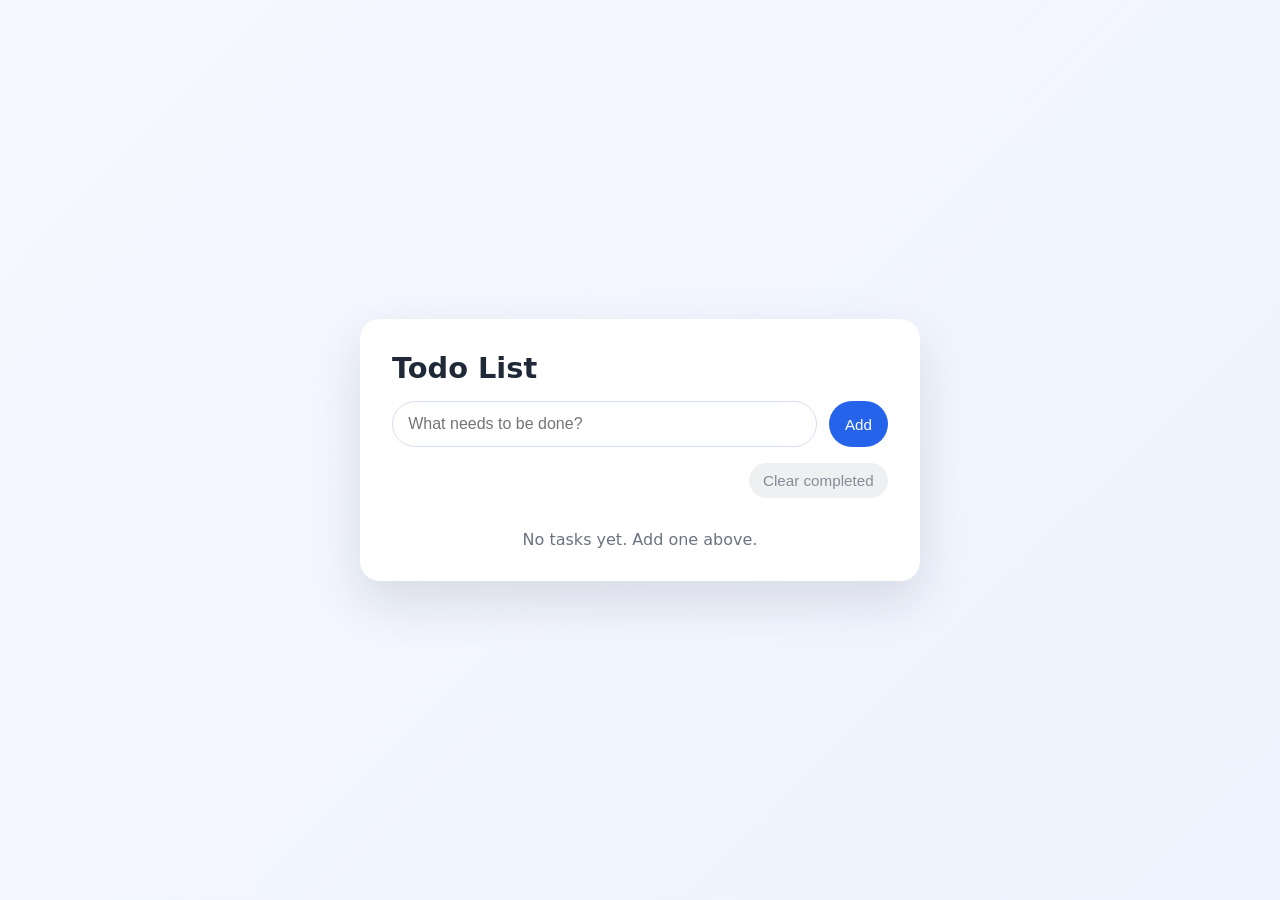
==== index.html @ 9c19d055 "Initial commit" ====
<!DOCTYPE html>
<html lang="en">
  <head>
    <meta charset="UTF-8" />
    <meta name="viewport" content="width=device-width, initial-scale=1.0" />
    <title>Todo List</title>
    <style>
      :root {
        color-scheme: light;
        font-family: Inter, system-ui, -apple-system, BlinkMacSystemFont, "Segoe UI", sans-serif;
      }

      * {
        box-sizing: border-box;
      }

      body {
        margin: 0;
        min-height: 100vh;
        display: grid;
        place-items: center;
        background: linear-gradient(135deg, #f6f8ff, #eef3ff);
        color: #1f2937;
      }

      .app {
        width: min(92vw, 560px);
        padding: 2rem;
        border-radius: 1.25rem;
        background: #ffffff;
        box-shadow: 0 20px 50px rgba(15, 23, 42, 0.12);
      }

      h1 {
        margin: 0 0 1rem;
        font-size: 1.8rem;
      }

      form {
        display: flex;
        gap: 0.75rem;
        margin-bottom: 1rem;
      }

      input {
        flex: 1;
        padding: 0.8rem 0.95rem;
        border: 1px solid #d7def0;
        border-radius: 999px;
        font-size: 1rem;
      }

      button {
        border: none;
        border-radius: 999px;
        cursor: pointer;
        font-size: 0.95rem;
      }

      .add-btn {
        padding: 0.8rem 1rem;
        background: #2563eb;
        color: white;
      }

      .toolbar {
        display: flex;
        justify-content: flex-end;
        margin-bottom: 1rem;
      }

      .clear-btn {
        padding: 0.55rem 0.9rem;
        background: #e5e7eb;
        color: #374151;
      }

      .clear-btn:disabled {
        opacity: 0.6;
        cursor: not-allowed;
      }

      ul {
        list-style: none;
        padding: 0;
        margin: 0;
        display: flex;
        flex-direction: column;
        gap: 0.7rem;
      }

      .todo-item {
        display: flex;
        align-items: center;
        justify-content: space-between;
        gap: 0.75rem;
        padding: 0.85rem 0.95rem;
        border: 1px solid #e5e7eb;
        border-radius: 0.9rem;
        background: #f9fafb;
      }

      .todo-main {
        display: flex;
        align-items: center;
        gap: 0.7rem;
        flex: 1;
      }

      .todo-item.completed .todo-text {
        color: #6b7280;
        text-decoration: line-through;
      }

      .check-btn,
      .delete-btn {
        width: 2rem;
        height: 2rem;
        display: grid;
        place-items: center;
      }

      .check-btn {
        background: #dcfce7;
        color: #15803d;
      }

      .delete-btn {
        background: #fee2e2;
        color: #b91c1c;
      }

      .empty-state {
        margin: 1rem 0 0;
        color: #6b7280;
        text-align: center;
      }
    </style>
  </head>
  <body>
    <main class="app">
      <h1>Todo List</h1>
      <form id="todo-form">
        <input id="todo-input" type="text" placeholder="What needs to be done?" autocomplete="off" required />
        <button class="add-btn" type="submit">Add</button>
      </form>
      <div class="toolbar">
        <button class="clear-btn" id="clear-completed" type="button">Clear completed</button>
      </div>
      <ul id="todo-list"></ul>
      <p class="empty-state" id="empty-state">No tasks yet. Add one above.</p>
    </main>

    <script>
      const storageKey = "basic-todo-list";
      const form = document.getElementById("todo-form");
      const input = document.getElementById("todo-input");
      const todoList = document.getElementById("todo-list");
      const emptyState = document.getElementById("empty-state");
      const clearCompletedBtn = document.getElementById("clear-completed");

      let todos = JSON.parse(localStorage.getItem(storageKey) || "[]");

      function saveTodos() {
        localStorage.setItem(storageKey, JSON.stringify(todos));
        render();
      }

      function render() {
        todoList.innerHTML = "";

        if (todos.length === 0) {
          emptyState.style.display = "block";
          clearCompletedBtn.disabled = true;
          return;
        }

        emptyState.style.display = "none";
        clearCompletedBtn.disabled = !todos.some((todo) => todo.completed);

        todos.forEach((todo) => {
          const li = document.createElement("li");
          li.className = `todo-item${todo.completed ? " completed" : ""}`;

          li.innerHTML = `
            <div class="todo-main">
              <button class="check-btn" type="button" data-action="toggle" data-id="${todo.id}" aria-label="Mark as complete">
                ${todo.completed ? "✓" : "○"}
              </button>
              <span class="todo-text">${todo.text}</span>
            </div>
            <button class="delete-btn" type="button" data-action="delete" data-id="${todo.id}" aria-label="Delete task">✕</button>
          `;

          todoList.appendChild(li);
        });
      }

      function addTodo(text) {
        const trimmed = text.trim();
        if (!trimmed) return;

        todos.unshift({
          id: Date.now(),
          text: trimmed,
          completed: false,
        });

        saveTodos();
        input.value = "";
        input.focus();
      }

      function toggleTodo(id) {
        todos = todos.map((todo) =>
          todo.id === id ? { ...todo, completed: !todo.completed } : todo
        );
        saveTodos();
      }

      function deleteTodo(id) {
        todos = todos.filter((todo) => todo.id !== id);
        saveTodos();
      }

      form.addEventListener("submit", (event) => {
        event.preventDefault();
        addTodo(input.value);
      });

      todoList.addEventListener("click", (event) => {
        const button = event.target.closest("button");
        if (!button) return;

        const id = Number(button.dataset.id);
        const action = button.dataset.action;

        if (action === "toggle") {
          toggleTodo(id);
        } else if (action === "delete") {
          deleteTodo(id);
        }
      });

      clearCompletedBtn.addEventListener("click", () => {
        todos = todos.filter((todo) => !todo.completed);
        saveTodos();
      });

      render();
    </script>
  </body>
</html>
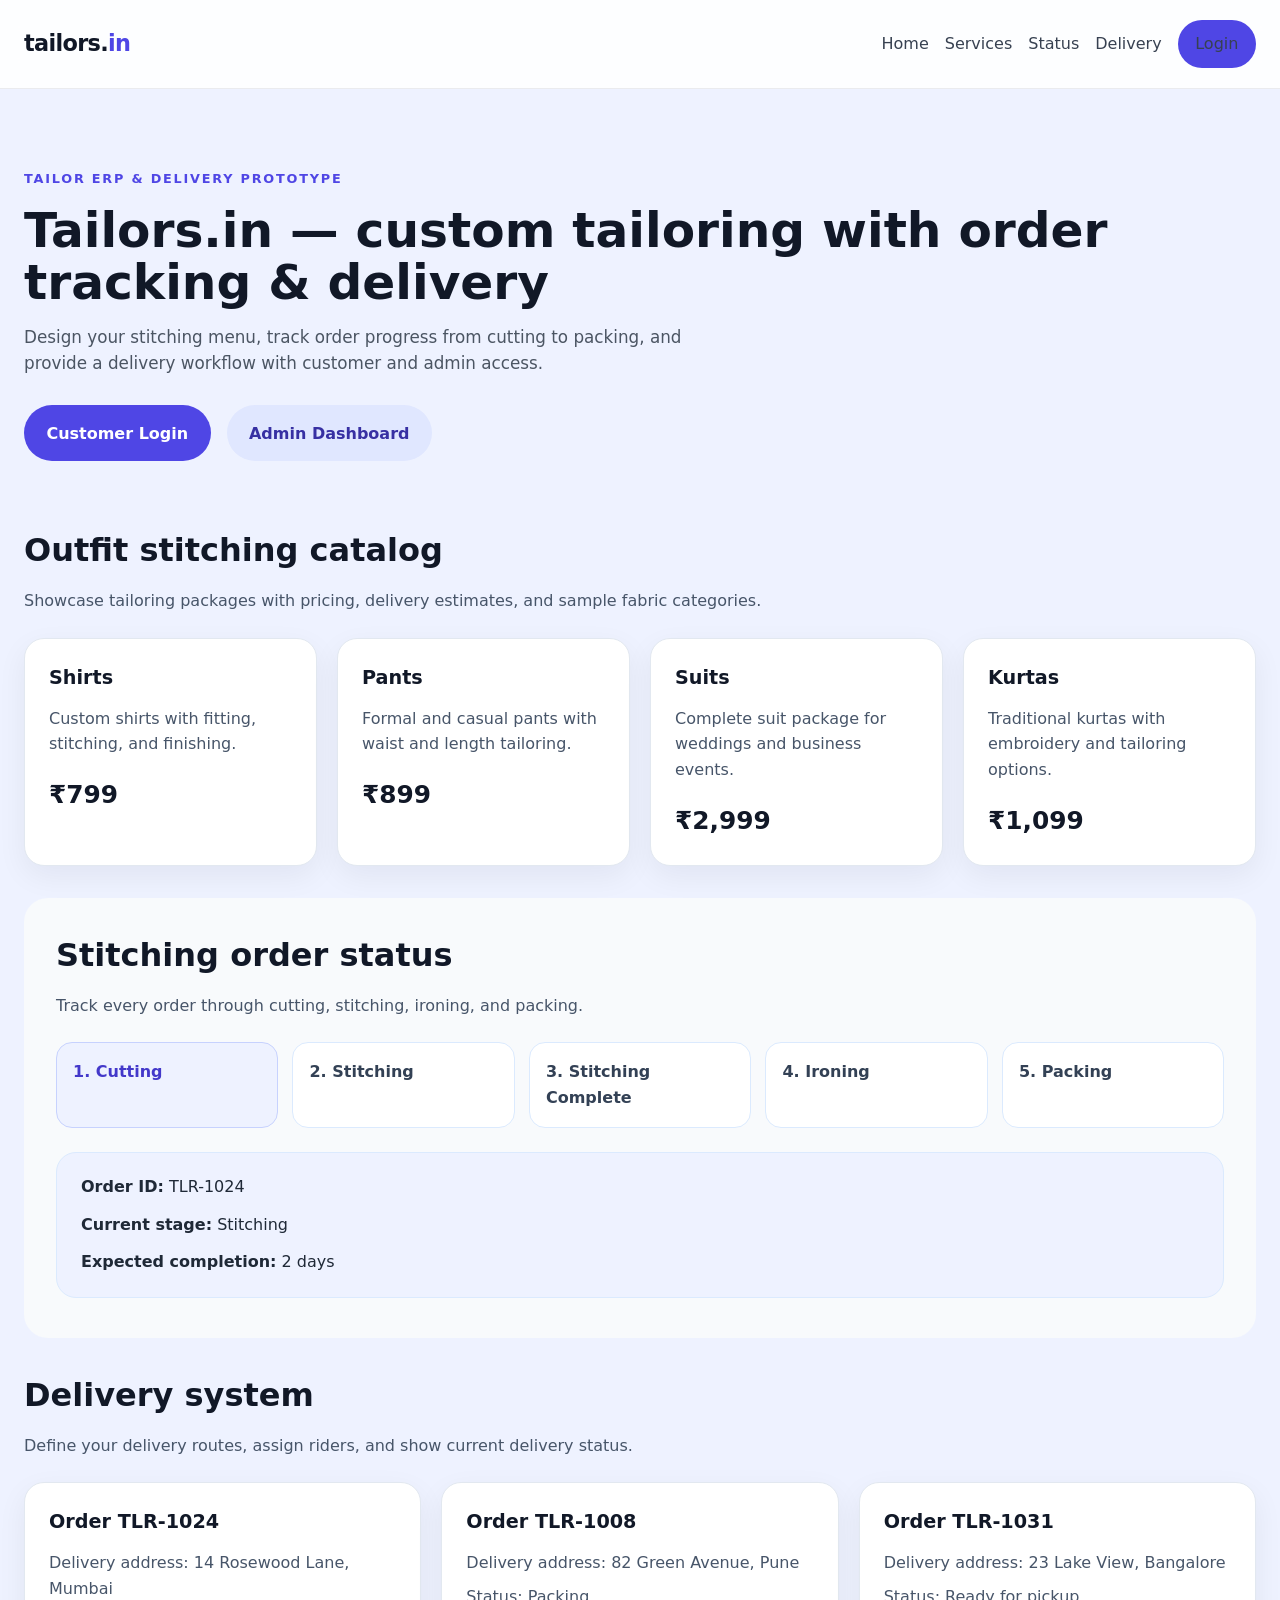
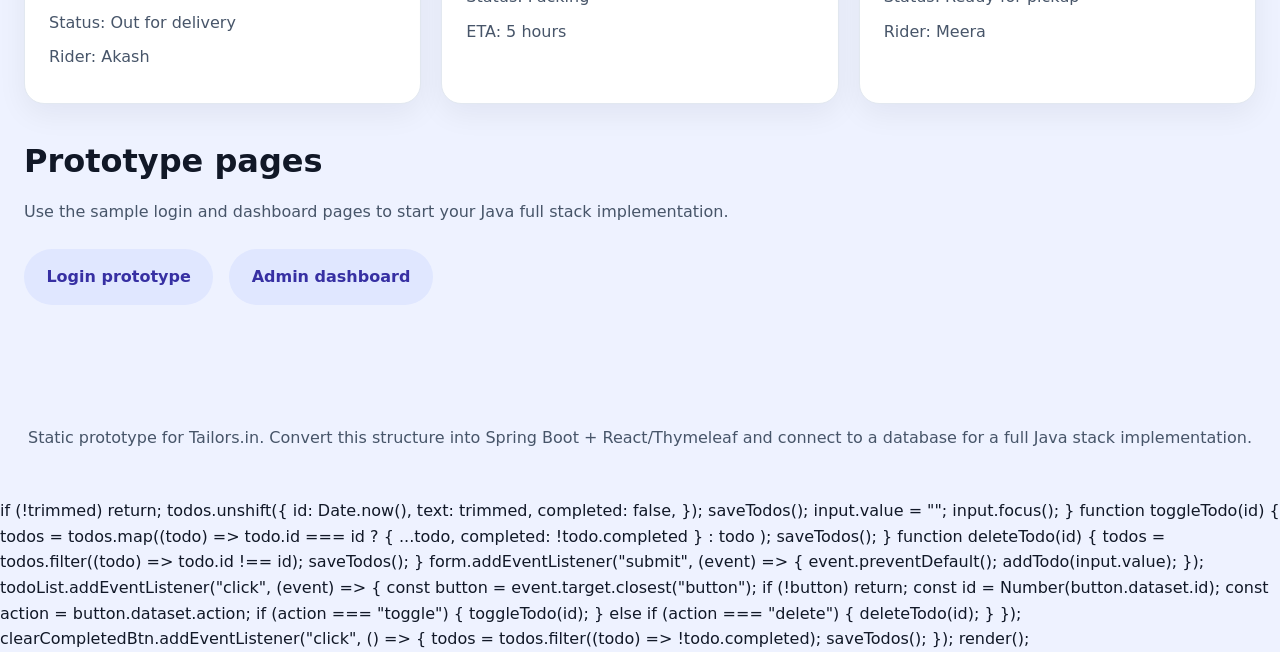
==== commit c119cb1b: "added additional files" ====
--- a/index.html
+++ b/index.html
@@ -3,201 +3,145 @@
   <head>
     <meta charset="UTF-8" />
     <meta name="viewport" content="width=device-width, initial-scale=1.0" />
-    <title>Todo List</title>
-    <style>
-      :root {
-        color-scheme: light;
-        font-family: Inter, system-ui, -apple-system, BlinkMacSystemFont, "Segoe UI", sans-serif;
-      }
-
-      * {
-        box-sizing: border-box;
-      }
-
-      body {
-        margin: 0;
-        min-height: 100vh;
-        display: grid;
-        place-items: center;
-        background: linear-gradient(135deg, #f6f8ff, #eef3ff);
-        color: #1f2937;
-      }
-
-      .app {
-        width: min(92vw, 560px);
-        padding: 2rem;
-        border-radius: 1.25rem;
-        background: #ffffff;
-        box-shadow: 0 20px 50px rgba(15, 23, 42, 0.12);
-      }
-
-      h1 {
-        margin: 0 0 1rem;
-        font-size: 1.8rem;
-      }
-
-      form {
-        display: flex;
-        gap: 0.75rem;
-        margin-bottom: 1rem;
-      }
-
-      input {
-        flex: 1;
-        padding: 0.8rem 0.95rem;
-        border: 1px solid #d7def0;
-        border-radius: 999px;
-        font-size: 1rem;
-      }
-
-      button {
-        border: none;
-        border-radius: 999px;
-        cursor: pointer;
-        font-size: 0.95rem;
-      }
-
-      .add-btn {
-        padding: 0.8rem 1rem;
-        background: #2563eb;
-        color: white;
-      }
-
-      .toolbar {
-        display: flex;
-        justify-content: flex-end;
-        margin-bottom: 1rem;
-      }
-
-      .clear-btn {
-        padding: 0.55rem 0.9rem;
-        background: #e5e7eb;
-        color: #374151;
-      }
-
-      .clear-btn:disabled {
-        opacity: 0.6;
-        cursor: not-allowed;
-      }
-
-      ul {
-        list-style: none;
-        padding: 0;
-        margin: 0;
-        display: flex;
-        flex-direction: column;
-        gap: 0.7rem;
-      }
-
-      .todo-item {
-        display: flex;
-        align-items: center;
-        justify-content: space-between;
-        gap: 0.75rem;
-        padding: 0.85rem 0.95rem;
-        border: 1px solid #e5e7eb;
-        border-radius: 0.9rem;
-        background: #f9fafb;
-      }
-
-      .todo-main {
-        display: flex;
-        align-items: center;
-        gap: 0.7rem;
-        flex: 1;
-      }
-
-      .todo-item.completed .todo-text {
-        color: #6b7280;
-        text-decoration: line-through;
-      }
-
-      .check-btn,
-      .delete-btn {
-        width: 2rem;
-        height: 2rem;
-        display: grid;
-        place-items: center;
-      }
-
-      .check-btn {
-        background: #dcfce7;
-        color: #15803d;
-      }
-
-      .delete-btn {
-        background: #fee2e2;
-        color: #b91c1c;
-      }
-
-      .empty-state {
-        margin: 1rem 0 0;
-        color: #6b7280;
-        text-align: center;
-      }
-    </style>
+    <title>Tailors.in Prototype</title>
+    <link rel="stylesheet" href="styles.css" />
   </head>
   <body>
-    <main class="app">
-      <h1>Todo List</h1>
-      <form id="todo-form">
-        <input id="todo-input" type="text" placeholder="What needs to be done?" autocomplete="off" required />
-        <button class="add-btn" type="submit">Add</button>
-      </form>
-      <div class="toolbar">
-        <button class="clear-btn" id="clear-completed" type="button">Clear completed</button>
-      </div>
-      <ul id="todo-list"></ul>
-      <p class="empty-state" id="empty-state">No tasks yet. Add one above.</p>
+    <header class="site-header">
+      <div class="brand">tailors.<span>in</span></div>
+      <nav class="top-nav">
+        <a href="index.html">Home</a>
+        <a href="#services">Services</a>
+        <a href="#status">Status</a>
+        <a href="#delivery">Delivery</a>
+        <a class="nav-cta" href="login.html">Login</a>
+      </nav>
+    </header>
+
+    <main>
+      <section class="hero">
+        <div class="hero-copy">
+          <p class="eyebrow">Tailor ERP & delivery prototype</p>
+          <h1>Tailors.in — custom tailoring with order tracking & delivery</h1>
+          <p class="hero-text">
+            Design your stitching menu, track order progress from cutting to packing, and provide a delivery workflow with customer and admin access.
+          </p>
+          <div class="hero-actions">
+            <a class="button button-primary" href="login.html">Customer Login</a>
+            <a class="button button-secondary" href="dashboard.html">Admin Dashboard</a>
+          </div>
+        </div>
+      </section>
+
+      <section id="services" class="section">
+        <div class="section-heading">
+          <h2>Outfit stitching catalog</h2>
+          <p>Showcase tailoring packages with pricing, delivery estimates, and sample fabric categories.</p>
+        </div>
+
+        <div class="cards-grid">
+          <article class="card">
+            <h3>Shirts</h3>
+            <p>Custom shirts with fitting, stitching, and finishing.</p>
+            <div class="price">₹799</div>
+          </article>
+
+          <article class="card">
+            <h3>Pants</h3>
+            <p>Formal and casual pants with waist and length tailoring.</p>
+            <div class="price">₹899</div>
+          </article>
+
+          <article class="card">
+            <h3>Suits</h3>
+            <p>Complete suit package for weddings and business events.</p>
+            <div class="price">₹2,999</div>
+          </article>
+
+          <article class="card">
+            <h3>Kurtas</h3>
+            <p>Traditional kurtas with embroidery and tailoring options.</p>
+            <div class="price">₹1,099</div>
+          </article>
+        </div>
+      </section>
+
+      <section id="status" class="section gray-bg">
+        <div class="section-heading">
+          <h2>Stitching order status</h2>
+          <p>Track every order through cutting, stitching, ironing, and packing.</p>
+        </div>
+
+        <div class="status-flow">
+          <div class="status-step status-active">1. Cutting</div>
+          <div class="status-step">2. Stitching</div>
+          <div class="status-step">3. Stitching Complete</div>
+          <div class="status-step">4. Ironing</div>
+          <div class="status-step">5. Packing</div>
+        </div>
+
+        <div class="status-panel">
+          <div>
+            <strong>Order ID:</strong> TLR-1024
+          </div>
+          <div>
+            <strong>Current stage:</strong> Stitching
+          </div>
+          <div>
+            <strong>Expected completion:</strong> 2 days
+          </div>
+        </div>
+      </section>
+
+      <section id="delivery" class="section">
+        <div class="section-heading">
+          <h2>Delivery system</h2>
+          <p>Define your delivery routes, assign riders, and show current delivery status.</p>
+        </div>
+
+        <div class="delivery-grid">
+          <article class="delivery-card">
+            <h3>Order TLR-1024</h3>
+            <p>Delivery address: 14 Rosewood Lane, Mumbai</p>
+            <p>Status: Out for delivery</p>
+            <p>Rider: Akash</p>
+          </article>
+          <article class="delivery-card">
+            <h3>Order TLR-1008</h3>
+            <p>Delivery address: 82 Green Avenue, Pune</p>
+            <p>Status: Packing</p>
+            <p>ETA: 5 hours</p>
+          </article>
+          <article class="delivery-card">
+            <h3>Order TLR-1031</h3>
+            <p>Delivery address: 23 Lake View, Bangalore</p>
+            <p>Status: Ready for pickup</p>
+            <p>Rider: Meera</p>
+          </article>
+        </div>
+      </section>
+
+      <section class="section showcase">
+        <div class="section-heading">
+          <h2>Prototype pages</h2>
+          <p>Use the sample login and dashboard pages to start your Java full stack implementation.</p>
+        </div>
+
+        <div class="showcase-actions">
+          <a class="button button-secondary" href="login.html">Login prototype</a>
+          <a class="button button-secondary" href="dashboard.html">Admin dashboard</a>
+        </div>
+      </section>
     </main>
 
-    <script>
-      const storageKey = "basic-todo-list";
-      const form = document.getElementById("todo-form");
-      const input = document.getElementById("todo-input");
-      const todoList = document.getElementById("todo-list");
-      const emptyState = document.getElementById("empty-state");
-      const clearCompletedBtn = document.getElementById("clear-completed");
+    <footer class="site-footer">
+      <p>Static prototype for Tailors.in. Convert this structure into Spring Boot + React/Thymeleaf and connect to a database for a full Java stack implementation.</p>
+    </footer>
 
-      let todos = JSON.parse(localStorage.getItem(storageKey) || "[]");
+    <script src="script.js"></script>
+  </body>
+</html>
 
-      function saveTodos() {
-        localStorage.setItem(storageKey, JSON.stringify(todos));
-        render();
-      }
-
-      function render() {
-        todoList.innerHTML = "";
-
-        if (todos.length === 0) {
-          emptyState.style.display = "block";
-          clearCompletedBtn.disabled = true;
-          return;
-        }
-
-        emptyState.style.display = "none";
-        clearCompletedBtn.disabled = !todos.some((todo) => todo.completed);
-
-        todos.forEach((todo) => {
-          const li = document.createElement("li");
-          li.className = `todo-item${todo.completed ? " completed" : ""}`;
-
-          li.innerHTML = `
-            <div class="todo-main">
-              <button class="check-btn" type="button" data-action="toggle" data-id="${todo.id}" aria-label="Mark as complete">
-                ${todo.completed ? "✓" : "○"}
-              </button>
-              <span class="todo-text">${todo.text}</span>
-            </div>
-            <button class="delete-btn" type="button" data-action="delete" data-id="${todo.id}" aria-label="Delete task">✕</button>
-          `;
-
-          todoList.appendChild(li);
-        });
-      }
-
-      function addTodo(text) {
-        const trimmed = text.trim();
         if (!trimmed) return;
 
         todos.unshift({
--- a/styles.css
+++ b/styles.css
@@ -0,0 +1,251 @@
+:root {
+  color-scheme: light;
+  font-family: Inter, system-ui, -apple-system, BlinkMacSystemFont, "Segoe UI", sans-serif;
+  color: #111827;
+  background: #f7f8fc;
+  line-height: 1.6;
+}
+
+* {
+  box-sizing: border-box;
+}
+
+html,
+body {
+  margin: 0;
+  min-height: 100%;
+}
+
+body {
+  background: #eef2ff;
+}
+
+a {
+  color: inherit;
+  text-decoration: none;
+}
+
+.site-header,
+.site-footer {
+  width: 100%;
+  max-width: 1300px;
+  margin: 0 auto;
+  padding: 1.25rem 1.5rem;
+}
+
+.site-header {
+  display: flex;
+  align-items: center;
+  justify-content: space-between;
+  gap: 1rem;
+  position: sticky;
+  top: 0;
+  z-index: 10;
+  backdrop-filter: blur(14px);
+  background: rgba(255, 255, 255, 0.88);
+  border-bottom: 1px solid rgba(15, 23, 42, 0.08);
+}
+
+.brand {
+  font-size: 1.4rem;
+  font-weight: 700;
+  letter-spacing: -0.03em;
+}
+
+.brand span {
+  color: #4f46e5;
+}
+
+.top-nav {
+  display: flex;
+  flex-wrap: wrap;
+  align-items: center;
+  gap: 1rem;
+}
+
+.top-nav a {
+  color: #374151;
+  font-weight: 500;
+}
+
+.nav-cta {
+  padding: 0.7rem 1.1rem;
+  background: #4f46e5;
+  color: #ffffff;
+  border-radius: 999px;
+}
+
+main {
+  max-width: 1300px;
+  margin: 0 auto;
+  padding: 2rem 1.5rem 3rem;
+}
+
+.hero {
+  padding: 3rem 0 2rem;
+}
+
+.eyebrow {
+  margin: 0 0 1rem;
+  color: #4f46e5;
+  font-weight: 700;
+  text-transform: uppercase;
+  letter-spacing: 0.14em;
+  font-size: 0.8rem;
+}
+
+.hero h1 {
+  margin: 0 0 1rem;
+  font-size: clamp(2.5rem, 3.8vw, 4rem);
+  line-height: 1.05;
+}
+
+.hero-text {
+  max-width: 720px;
+  margin: 0 0 1.75rem;
+  color: #4b5563;
+  font-size: 1.05rem;
+}
+
+.hero-actions {
+  display: flex;
+  flex-wrap: wrap;
+  gap: 1rem;
+}
+
+.button {
+  display: inline-flex;
+  align-items: center;
+  justify-content: center;
+  padding: 0.95rem 1.4rem;
+  border-radius: 999px;
+  font-weight: 600;
+  transition: transform 180ms ease, box-shadow 180ms ease, background 180ms ease;
+}
+
+.button:hover {
+  transform: translateY(-1px);
+}
+
+.button-primary {
+  background: #4f46e5;
+  color: #ffffff;
+}
+
+.button-secondary {
+  background: #e0e7ff;
+  color: #3730a3;
+}
+
+.section {
+  margin: 2rem 0;
+}
+
+.gray-bg {
+  background: #f8fafc;
+  border-radius: 1.5rem;
+  padding: 2rem 2rem 2.5rem;
+}
+
+.section-heading h2 {
+  margin: 0;
+  font-size: 2rem;
+}
+
+.section-heading p {
+  margin: 0.75rem 0 0;
+  color: #475569;
+}
+
+.cards-grid,
+.delivery-grid {
+  display: grid;
+  grid-template-columns: repeat(auto-fit, minmax(240px, 1fr));
+  gap: 1.25rem;
+  margin-top: 1.5rem;
+}
+
+.card,
+.delivery-card {
+  background: #ffffff;
+  border: 1px solid #e2e8f0;
+  border-radius: 1.25rem;
+  padding: 1.5rem;
+  box-shadow: 0 10px 30px rgba(15, 23, 42, 0.06);
+}
+
+.card h3,
+.delivery-card h3 {
+  margin-top: 0;
+  margin-bottom: 0.75rem;
+  font-size: 1.2rem;
+}
+
+.card p,
+.delivery-card p {
+  margin: 0.55rem 0;
+  color: #475569;
+}
+
+.price {
+  margin-top: 1.15rem;
+  font-size: 1.55rem;
+  font-weight: 700;
+  color: #111827;
+}
+
+.status-flow {
+  display: grid;
+  grid-template-columns: repeat(auto-fit, minmax(140px, 1fr));
+  gap: 0.9rem;
+  margin-top: 1.5rem;
+}
+
+.status-step {
+  padding: 1rem 1rem;
+  border-radius: 1rem;
+  background: #ffffff;
+  border: 1px solid #dbeafe;
+  color: #334155;
+  font-weight: 600;
+}
+
+.status-active {
+  background: #eef2ff;
+  border-color: #c7d2fe;
+  color: #4338ca;
+}
+
+.status-panel {
+  margin-top: 1.5rem;
+  padding: 1.35rem 1.5rem;
+  background: #eef2ff;
+  border-radius: 1.25rem;
+  border: 1px solid #dbeafe;
+  display: grid;
+  gap: 0.75rem;
+  color: #1f2937;
+}
+
+.showcase-actions {
+  display: flex;
+  flex-wrap: wrap;
+  gap: 1rem;
+  margin-top: 1.5rem;
+}
+
+.site-footer {
+  padding: 1.5rem 1.5rem 2rem;
+  color: #475569;
+  text-align: center;
+}
+
+@media (max-width: 720px) {
+  .hero h1 {
+    font-size: 2.4rem;
+  }
+
+  .top-nav {
+    justify-content: center;
+  }
+}
